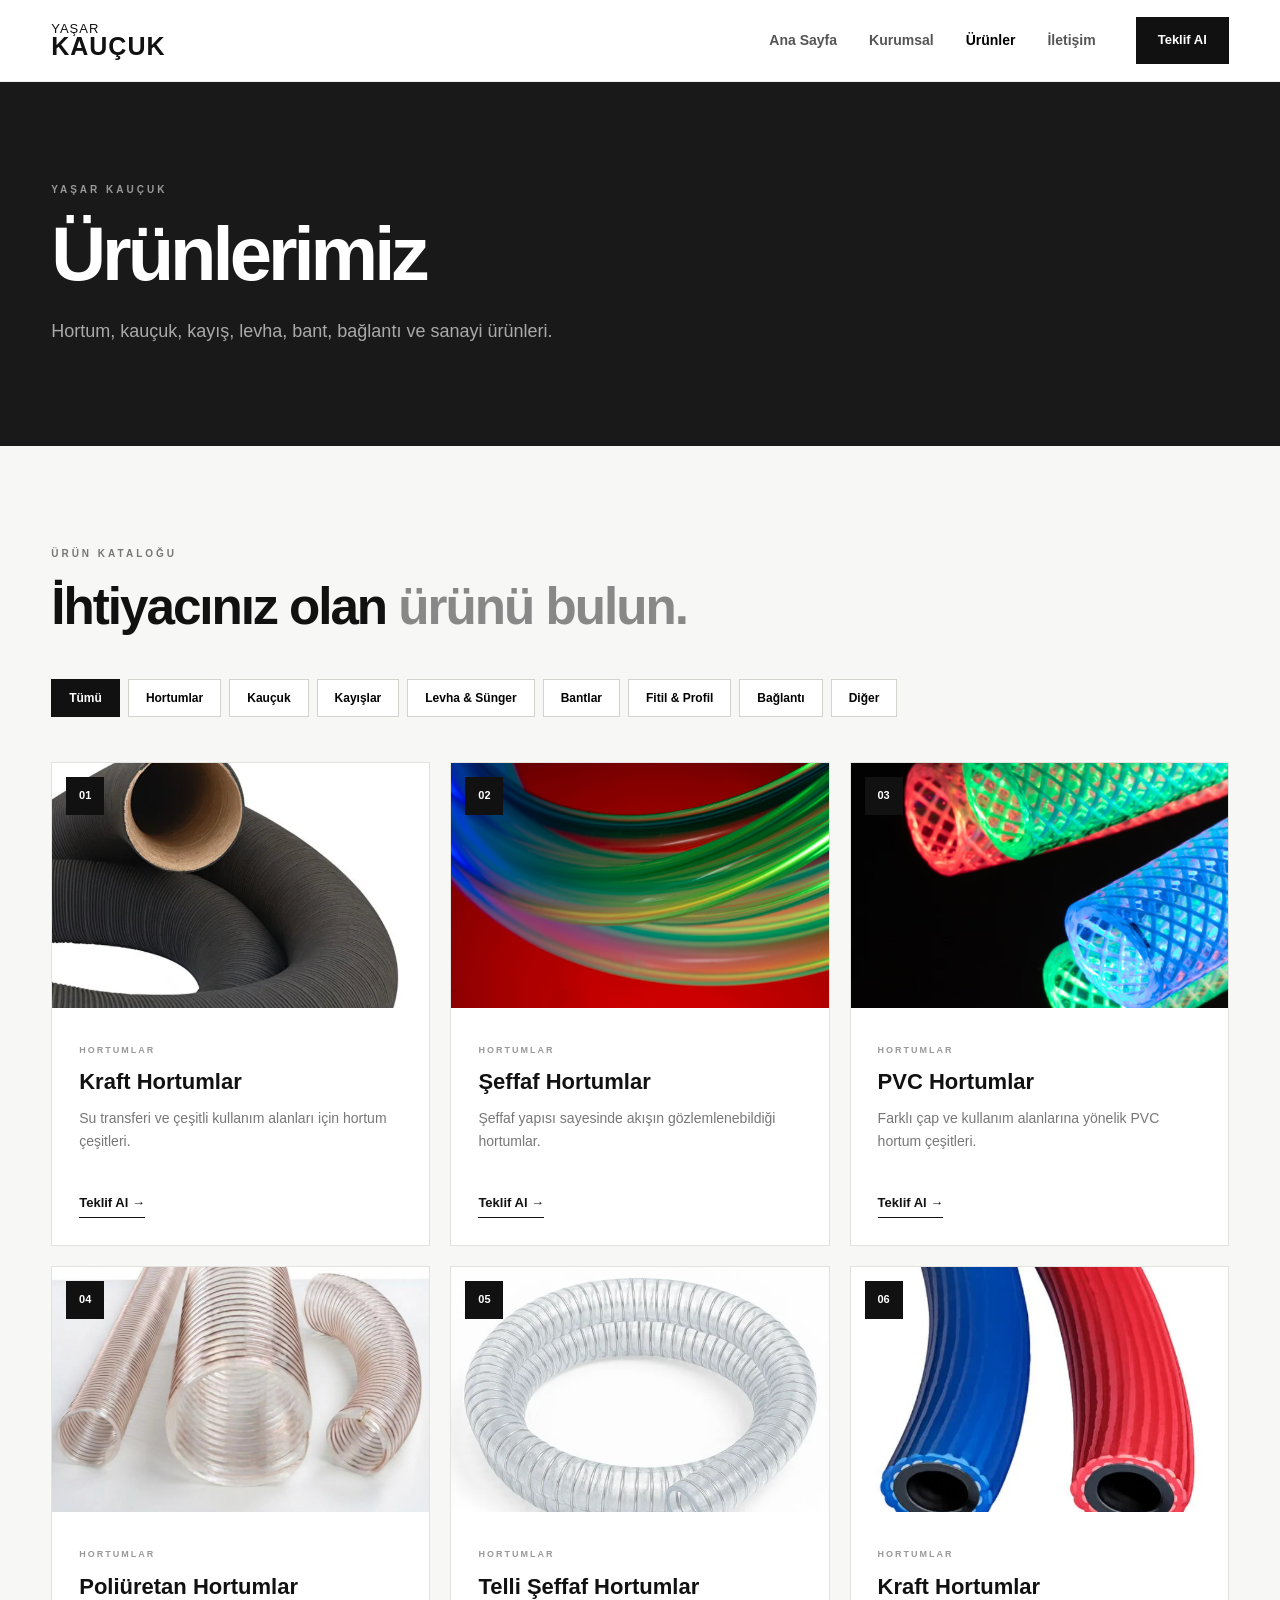
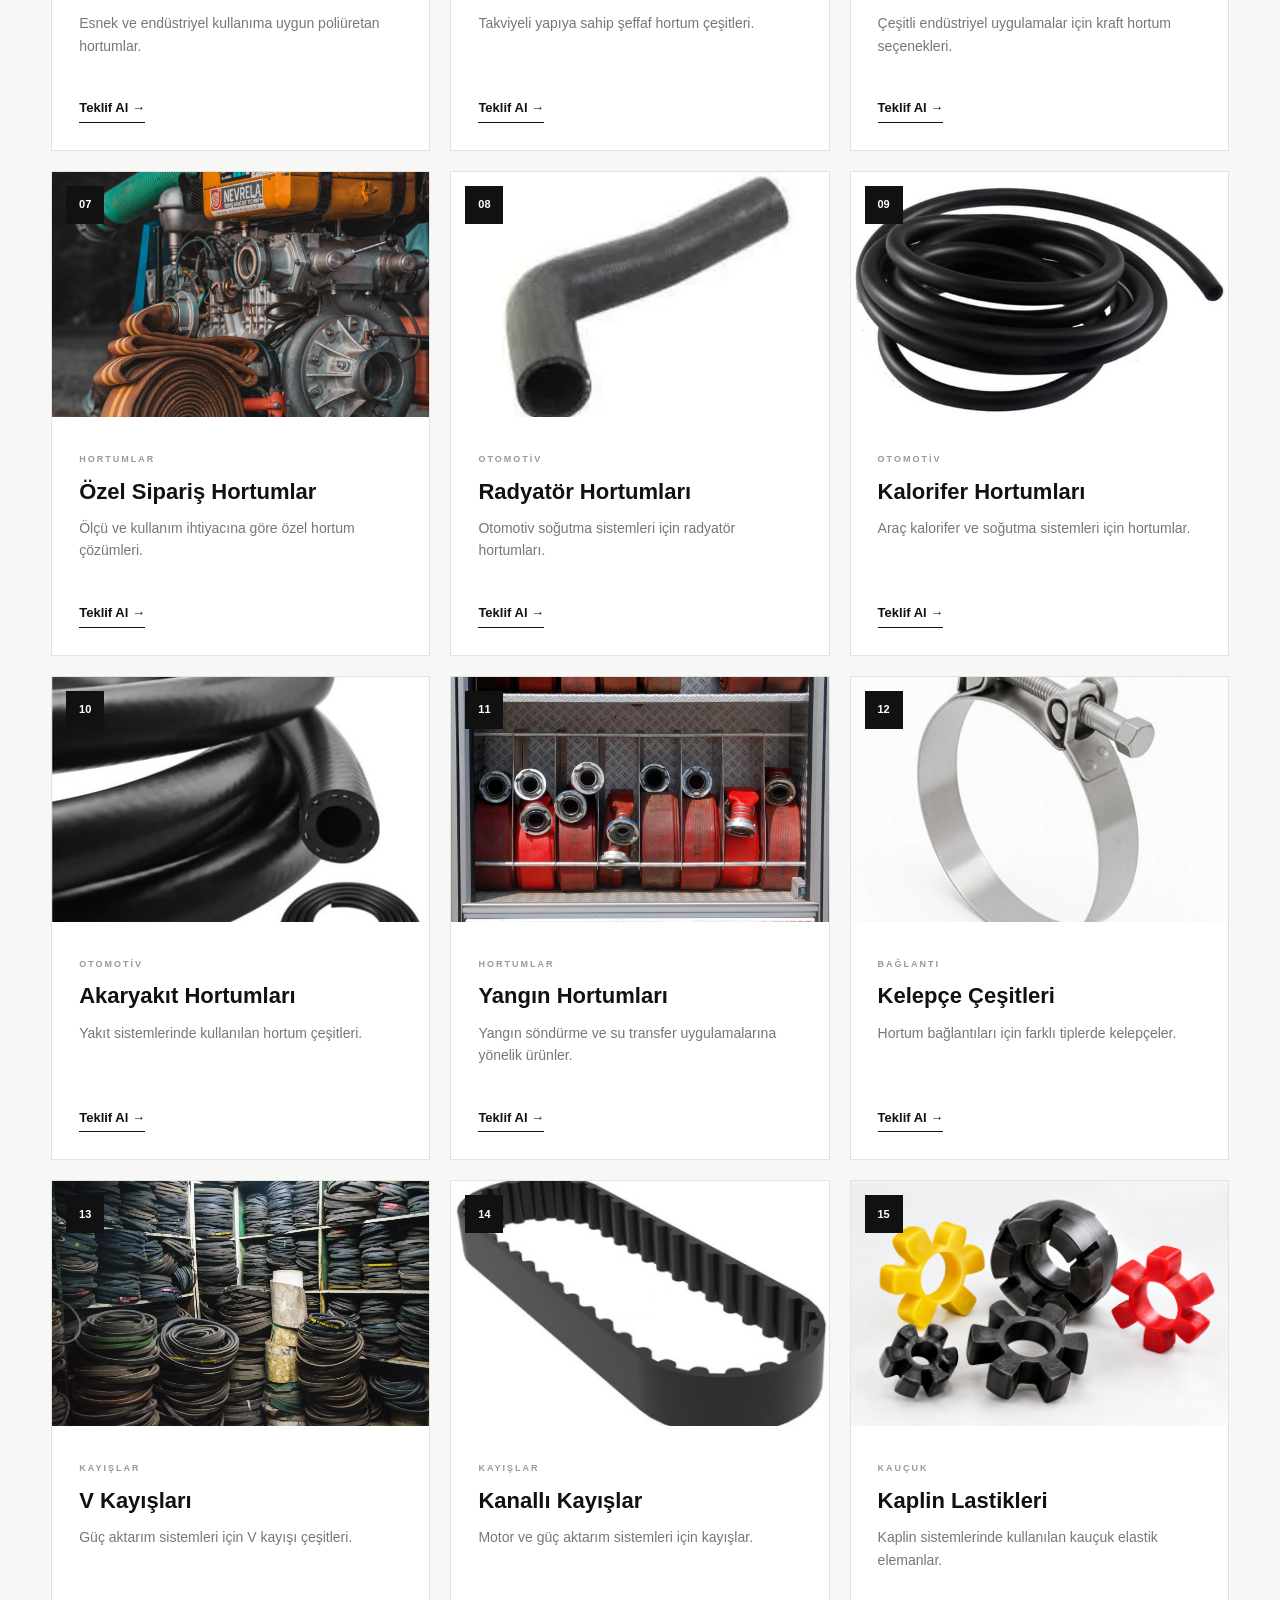
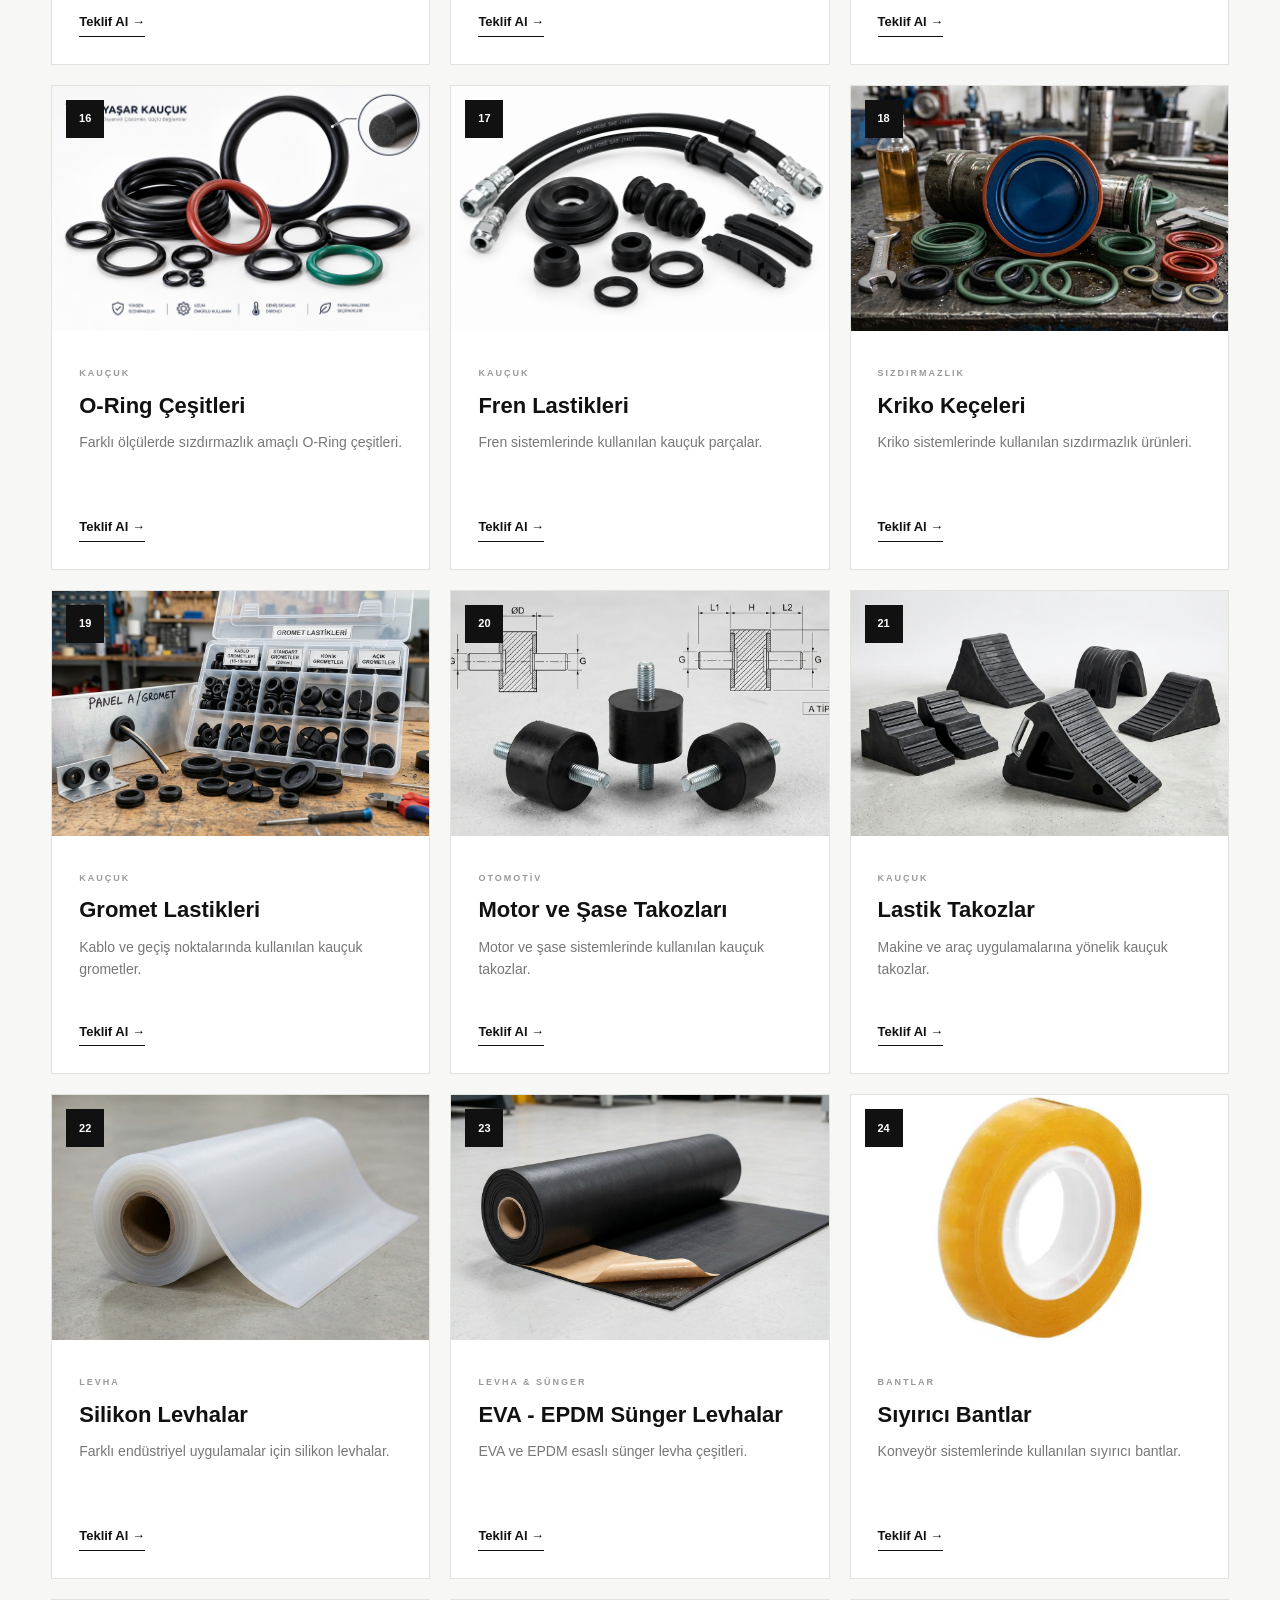
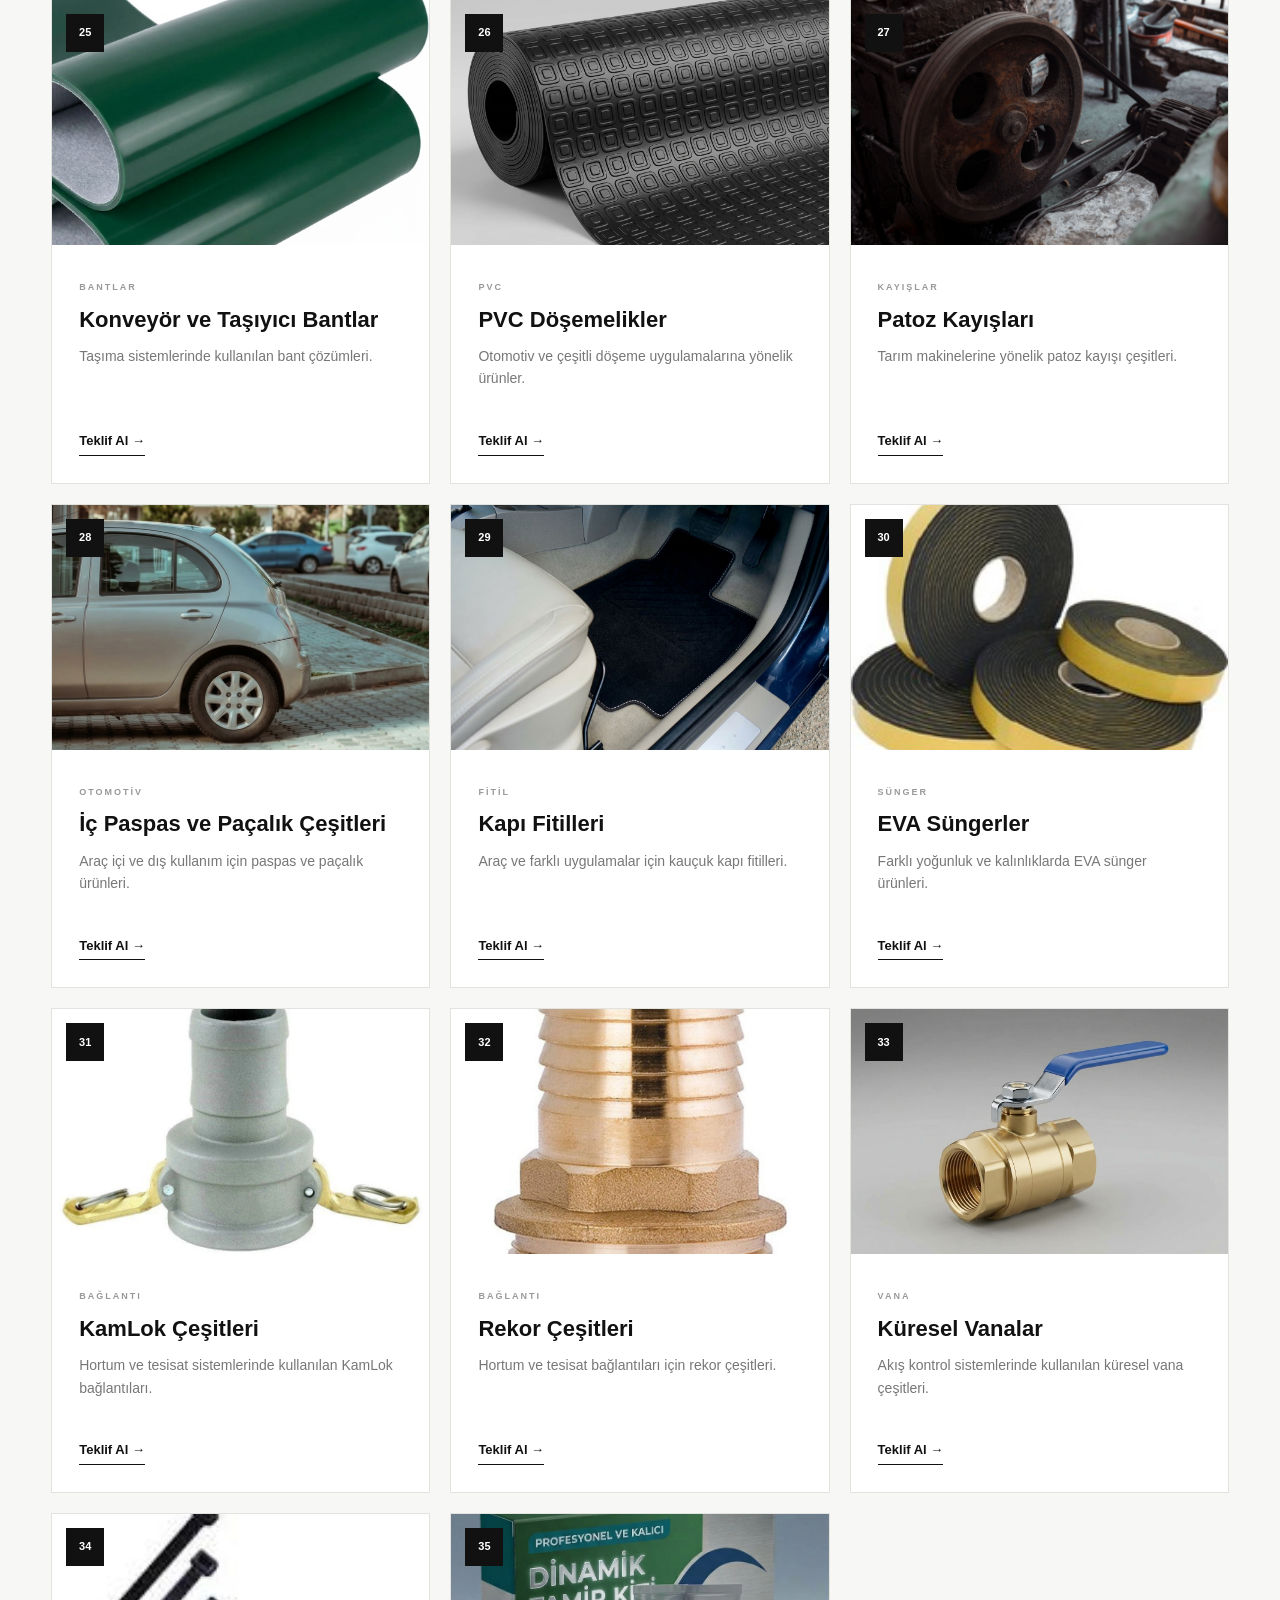
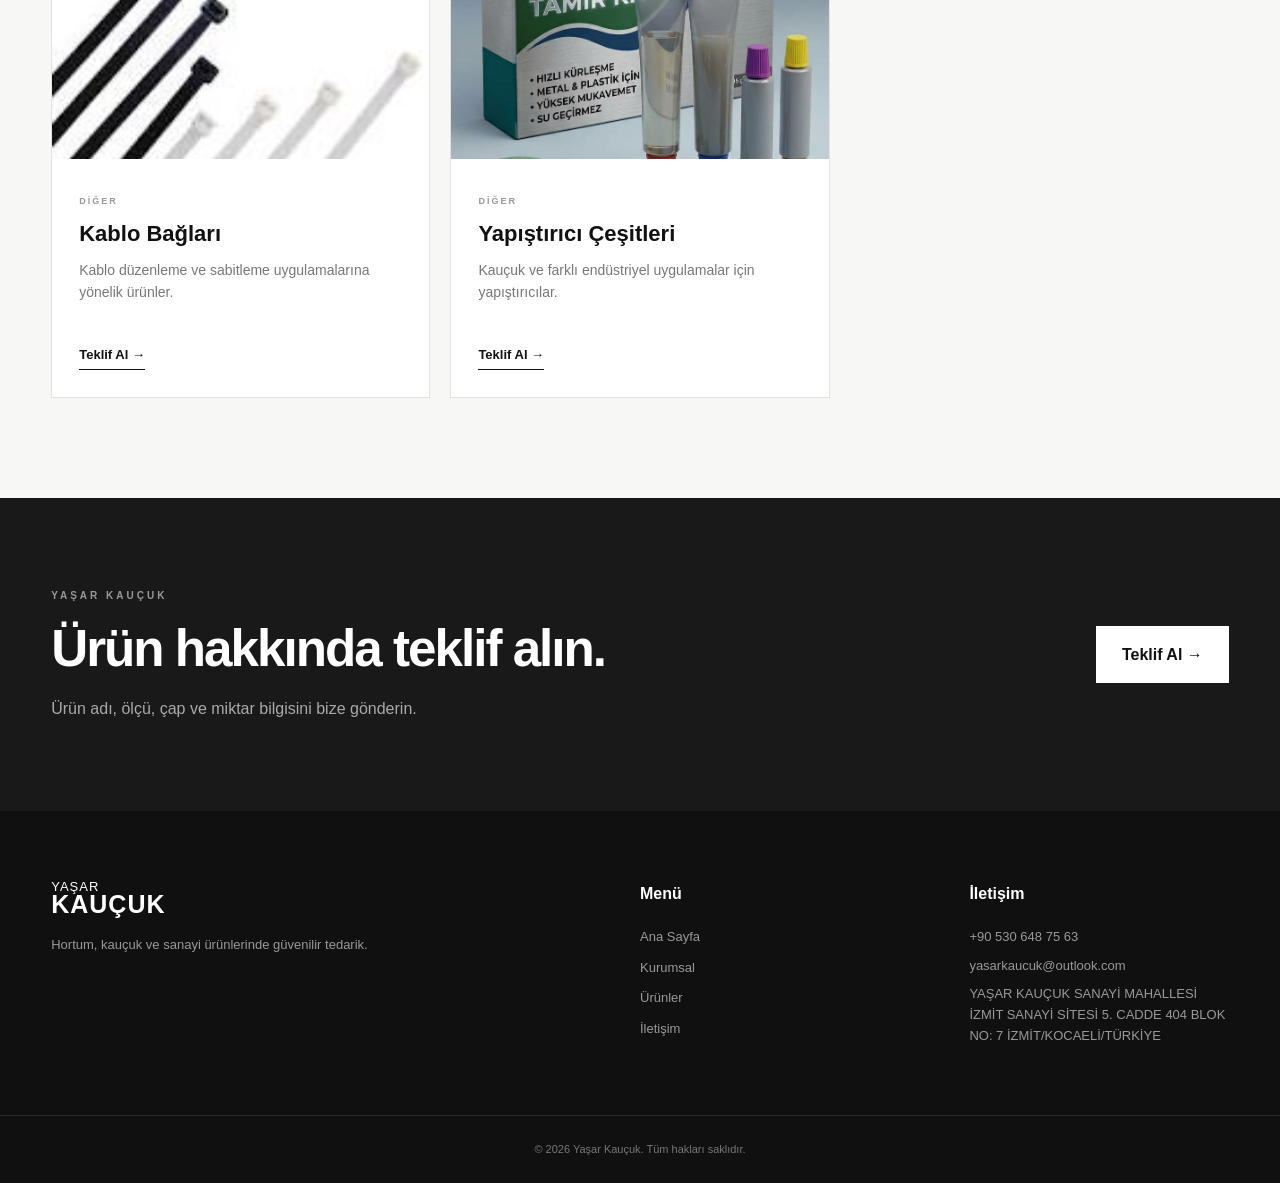
==== urunler.html @ a9d1dff0 "İlk proje yüklemesi" ====
<!DOCTYPE html>
<html lang="tr">

<head>

    <meta charset="UTF-8">

    <meta name="viewport"
          content="width=device-width, initial-scale=1.0">

    <title>Ürünler | Yaşar Kauçuk</title>

    <meta name="description"
          content="Yaşar Kauçuk ürün kataloğu. Hortumlar, kauçuk ürünler, kayışlar, levhalar, bantlar, fitiller ve bağlantı ekipmanları.">

    <link rel="stylesheet" href="css/style.css">

</head>


<body>


<header class="header">

    <div class="container nav">

        <a href="index.html" class="logo">
            <span>YAŞAR</span>
            <strong>KAUÇUK</strong>
        </a>


        <nav class="menu">

            <a href="index.html">
                Ana Sayfa
            </a>

            <a href="kurumsal.html">
                Kurumsal
            </a>

            <a href="urunler.html" class="active">
                Ürünler
            </a>

            <a href="iletisim.html">
                İletişim
            </a>

        </nav>


        <a href="iletisim.html" class="nav-button">
            Teklif Al
        </a>


        <button class="menu-toggle"
                onclick="toggleMenu()">
            ☰
        </button>

    </div>

</header>



<section class="page-hero">

    <div class="container">

        <div class="section-label">
            YAŞAR KAUÇUK
        </div>

        <h1>
            Ürünlerimiz
        </h1>

        <p>
            Hortum, kauçuk, kayış, levha, bant,
            bağlantı ve sanayi ürünleri.
        </p>

    </div>

</section>



<section class="product-catalog">

    <div class="container">


        <div class="catalog-top">

            <div class="section-label">
                ÜRÜN KATALOĞU
            </div>

            <h2>
                İhtiyacınız olan
                <span>ürünü bulun.</span>
            </h2>

        </div>



        <!-- FİLTRE -->

        <div class="category-buttons">

            <button class="filter-button active"
                    data-filter="all">
                Tümü
            </button>

            <button class="filter-button"
                    data-filter="hortum">
                Hortumlar
            </button>

            <button class="filter-button"
                    data-filter="kauçuk">
                Kauçuk
            </button>

            <button class="filter-button"
                    data-filter="kayis">
                Kayışlar
            </button>

            <button class="filter-button"
                    data-filter="levha">
                Levha & Sünger
            </button>

            <button class="filter-button"
                    data-filter="bant">
                Bantlar
            </button>

            <button class="filter-button"
                    data-filter="profil">
                Fitil & Profil
            </button>

            <button class="filter-button"
                    data-filter="baglanti">
                Bağlantı
            </button>

            <button class="filter-button"
                    data-filter="diger">
                Diğer
            </button>

        </div>



        <div class="catalog-grid">



            <!-- 01 -->

            <article class="catalog-card"
                     data-category="hortum">

                <div class="catalog-image">

                    <img src="kraft.jpg"
                         alt=" Kraft Hortumlar ">

                    <span>01</span>

                </div>

                <div class="catalog-content">

                    <small>HORTUMLAR</small>

                    <h3>
                        Kraft Hortumlar
                    </h3>

                    <p>
                        Su transferi ve çeşitli kullanım
                        alanları için hortum çeşitleri.
                    </p>

                    <a href="iletisim.html">
                        Teklif Al →
                    </a>

                </div>

            </article>



            <!-- 02 -->

            <article class="catalog-card"
                     data-category="hortum">

                <div class="catalog-image">

                    <img src="şeffaf.jpg"
                         alt="Şeffaf hortumlar">

                    <span>02</span>

                </div>

                <div class="catalog-content">

                    <small>HORTUMLAR</small>

                    <h3>
                        Şeffaf Hortumlar
                    </h3>

                    <p>
                        Şeffaf yapısı sayesinde akışın
                        gözlemlenebildiği hortumlar.
                    </p>

                    <a href="iletisim.html">
                        Teklif Al →
                    </a>

                </div>

            </article>



            <!-- 03 -->

            <article class="catalog-card"
                     data-category="hortum">

                <div class="catalog-image">

                    <img src="pvc.png"
                         alt="PVC hortumlar">

                    <span>03</span>

                </div>

                <div class="catalog-content">

                    <small>HORTUMLAR</small>

                    <h3>
                        PVC Hortumlar
                    </h3>

                    <p>
                        Farklı çap ve kullanım alanlarına
                        yönelik PVC hortum çeşitleri.
                    </p>

                    <a href="iletisim.html">
                        Teklif Al →
                    </a>

                </div>

            </article>



            <!-- 04 -->

            <article class="catalog-card"
                     data-category="hortum">

                <div class="catalog-image">

                    <img src="bakır telli.png"
                         alt="Poliüretan hortumlar">

                    <span>04</span>

                </div>

                <div class="catalog-content">

                    <small>HORTUMLAR</small>

                    <h3>
                        Poliüretan Hortumlar
                    </h3>

                    <p>
                        Esnek ve endüstriyel kullanıma
                        uygun poliüretan hortumlar.
                    </p>

                    <a href="iletisim.html">
                        Teklif Al →
                    </a>

                </div>

            </article>



            <!-- 05 -->

            <article class="catalog-card"
                     data-category="hortum">

                <div class="catalog-image">

                    <img src="ŞEFFAF HORT.png"
                         alt="Telli şeffaf hortumlar">

                    <span>05</span>

                </div>

                <div class="catalog-content">

                    <small>HORTUMLAR</small>

                    <h3>
                        Telli Şeffaf Hortumlar
                    </h3>

                    <p>
                        Takviyeli yapıya sahip şeffaf
                        hortum çeşitleri.
                    </p>

                    <a href="iletisim.html">
                        Teklif Al →
                    </a>

                </div>

            </article>



            <!-- 06 -->

            <article class="catalog-card"
                     data-category="hortum">

                <div class="catalog-image">

                    <img src="Hava.png"
                         alt=" Hava hortumlar">

                    <span>06</span>

                </div>

                <div class="catalog-content">

                    <small>HORTUMLAR</small>

                    <h3>
                        Kraft Hortumlar
                    </h3>

                    <p>
                        Çeşitli endüstriyel uygulamalar
                        için kraft hortum seçenekleri.
                    </p>

                    <a href="iletisim.html">
                        Teklif Al →
                    </a>

                </div>

            </article>



            <!-- 07 -->

            <article class="catalog-card"
                     data-category="hortum">

                <div class="catalog-image">

                    <img src="özel.jpg"
                         alt="Özel sipariş hortumlar">

                    <span>07</span>

                </div>

                <div class="catalog-content">

                    <small>HORTUMLAR</small>

                    <h3>
                        Özel Sipariş Hortumlar
                    </h3>

                    <p>
                        Ölçü ve kullanım ihtiyacına göre
                        özel hortum çözümleri.
                    </p>

                    <a href="iletisim.html">
                        Teklif Al →
                    </a>

                </div>

            </article>



            <!-- 08 -->

            <article class="catalog-card"
                     data-category="hortum">

                <div class="catalog-image">

                    <img src="radyator.jpg"
                         alt="Radyatör hortumları">

                    <span>08</span>

                </div>

                <div class="catalog-content">

                    <small>OTOMOTİV</small>

                    <h3>
                        Radyatör Hortumları
                    </h3>

                    <p>
                        Otomotiv soğutma sistemleri
                        için radyatör hortumları.
                    </p>

                    <a href="iletisim.html">
                        Teklif Al →
                    </a>

                </div>

            </article>



            <!-- 09 -->

            <article class="catalog-card"
                     data-category="hortum">

                <div class="catalog-image">

                    <img src="yakit.jpg"
                         alt="Kalorifer hortumları">

                    <span>09</span>

                </div>

                <div class="catalog-content">

                    <small>OTOMOTİV</small>

                    <h3>
                        Kalorifer Hortumları
                    </h3>

                    <p>
                        Araç kalorifer ve soğutma
                        sistemleri için hortumlar.
                    </p>

                    <a href="iletisim.html">
                        Teklif Al →
                    </a>

                </div>

            </article>



            <!-- 10 -->

            <article class="catalog-card"
                     data-category="hortum">

                <div class="catalog-image">

                    <img src="kalorifer.jpg"
                         alt="Akaryakıt hortumları">

                    <span>10</span>

                </div>

                <div class="catalog-content">

                    <small>OTOMOTİV</small>

                    <h3>
                        Akaryakıt Hortumları
                    </h3>

                    <p>
                        Yakıt sistemlerinde kullanılan
                        hortum çeşitleri.
                    </p>

                    <a href="iletisim.html">
                        Teklif Al →
                    </a>

                </div>

            </article>



            <!-- 11 -->

            <article class="catalog-card"
                     data-category="hortum">

                <div class="catalog-image">

                    <img src="yangin-hortumlari.jpg"
                         alt="Yangın hortumları">

                    <span>11</span>

                </div>

                <div class="catalog-content">

                    <small>HORTUMLAR</small>

                    <h3>
                        Yangın Hortumları
                    </h3>

                    <p>
                        Yangın söndürme ve su transfer
                        uygulamalarına yönelik ürünler.
                    </p>

                    <a href="iletisim.html">
                        Teklif Al →
                    </a>

                </div>

            </article>



            <!-- 12 -->

            <article class="catalog-card"
                     data-category="baglanti">

                <div class="catalog-image">

                    <img src="kelepçe.jpg"
                         alt="Kelepçe çeşitleri">

                    <span>12</span>

                </div>

                <div class="catalog-content">

                    <small>BAĞLANTI</small>

                    <h3>
                        Kelepçe Çeşitleri
                    </h3>

                    <p>
                        Hortum bağlantıları için farklı
                        tiplerde kelepçeler.
                    </p>

                    <a href="iletisim.html">
                        Teklif Al →
                    </a>

                </div>

            </article>



            <!-- 13 -->

            <article class="catalog-card"
                     data-category="kayis">

                <div class="catalog-image">

                    <img src="kayış.jpg"
                         alt="V kayışları">

                    <span>13</span>

                </div>

                <div class="catalog-content">

                    <small>KAYIŞLAR</small>

                    <h3>
                        V Kayışları
                    </h3>

                    <p>
                        Güç aktarım sistemleri için
                        V kayışı çeşitleri.
                    </p>

                    <a href="iletisim.html">
                        Teklif Al →
                    </a>

                </div>

            </article>



            <!-- 14 -->

            <article class="catalog-card"
                     data-category="kayis">

                <div class="catalog-image">

                    <img src="zaman-kayislari.jpg"
                         alt="Kanallı kayışlar">

                    <span>14</span>

                </div>

                <div class="catalog-content">

                    <small>KAYIŞLAR</small>

                    <h3>
                        Kanallı Kayışlar
                    </h3>

                    <p>
                        Motor ve güç aktarım
                        sistemleri için kayışlar.
                    </p>

                    <a href="iletisim.html">
                        Teklif Al →
                    </a>

                </div>

            </article>



            <!-- 15 -->

            <article class="catalog-card"
                     data-category="kauçuk">

                <div class="catalog-image">

                    <img src="kaplin.png"
                         alt="Kaplin lastikleri">

                    <span>15</span>

                </div>

                <div class="catalog-content">

                    <small>KAUÇUK</small>

                    <h3>
                        Kaplin Lastikleri
                    </h3>

                    <p>
                        Kaplin sistemlerinde kullanılan
                        kauçuk elastik elemanlar.
                    </p>

                    <a href="iletisim.html">
                        Teklif Al →
                    </a>

                </div>

            </article>



            <!-- 16 -->

            <article class="catalog-card"
                     data-category="kauçuk">

                <div class="catalog-image">

                    <img src="oring.png"
                         alt="O-Ring çeşitleri">

                    <span>16</span>

                </div>

                <div class="catalog-content">

                    <small>KAUÇUK</small>

                    <h3>
                        O-Ring Çeşitleri
                    </h3>

                    <p>
                        Farklı ölçülerde sızdırmazlık
                        amaçlı O-Ring çeşitleri.
                    </p>

                    <a href="iletisim.html">
                        Teklif Al →
                    </a>

                </div>

            </article>



            <!-- 17 -->

            <article class="catalog-card"
                     data-category="kauçuk">

                <div class="catalog-image">

                    <img src="fren lastiği.png"
                         alt="Fren lastikleri">

                    <span>17</span>

                </div>

                <div class="catalog-content">

                    <small>KAUÇUK</small>

                    <h3>
                        Fren Lastikleri
                    </h3>

                    <p>
                        Fren sistemlerinde kullanılan
                        kauçuk parçalar.
                    </p>

                    <a href="iletisim.html">
                        Teklif Al →
                    </a>

                </div>

            </article>



            <!-- 18 -->

            <article class="catalog-card"
                     data-category="kauçuk">

                <div class="catalog-image">

                    <img src="kriko keçesi.jpeg"
                         alt="Kriko keçeleri">

                    <span>18</span>

                </div>

                <div class="catalog-content">

                    <small>SIZDIRMAZLIK</small>

                    <h3>
                        Kriko Keçeleri
                    </h3>

                    <p>
                        Kriko sistemlerinde kullanılan
                        sızdırmazlık ürünleri.
                    </p>

                    <a href="iletisim.html">
                        Teklif Al →
                    </a>

                </div>

            </article>



            <!-- 19 -->

            <article class="catalog-card"
                     data-category="kauçuk">

                <div class="catalog-image">

                    <img src="grometlastik.jpeg"
                         alt="Gromet lastikleri">

                    <span>19</span>

                </div>

                <div class="catalog-content">

                    <small>KAUÇUK</small>

                    <h3>
                        Gromet Lastikleri
                    </h3>

                    <p>
                        Kablo ve geçiş noktalarında
                        kullanılan kauçuk grometler.
                    </p>

                    <a href="iletisim.html">
                        Teklif Al →
                    </a>

                </div>

            </article>



            <!-- 20 -->

            <article class="catalog-card"
                     data-category="kauçuk">

                <div class="catalog-image">

                    <img src="takoz.jpeg"
                         alt="Motor ve şase takozları">

                    <span>20</span>

                </div>

                <div class="catalog-content">

                    <small>OTOMOTİV</small>

                    <h3>
                        Motor ve Şase Takozları
                    </h3>

                    <p>
                        Motor ve şase sistemlerinde
                        kullanılan kauçuk takozlar.
                    </p>

                    <a href="iletisim.html">
                        Teklif Al →
                    </a>

                </div>

            </article>



            <!-- 21 -->

            <article class="catalog-card"
                     data-category="kauçuk">

                <div class="catalog-image">

                    <img src="lastiktakoz.jpeg"
                         alt="Lastik takozlar">

                    <span>21</span>

                </div>

                <div class="catalog-content">

                    <small>KAUÇUK</small>

                    <h3>
                        Lastik Takozlar
                    </h3>

                    <p>
                        Makine ve araç uygulamalarına
                        yönelik kauçuk takozlar.
                    </p>

                    <a href="iletisim.html">
                        Teklif Al →
                    </a>

                </div>

            </article>



            <!-- 22 -->

            <article class="catalog-card"
                     data-category="levha">

                <div class="catalog-image">

                    <img src="silikonlevha.jpeg"
                         alt="Silikon levhalar">

                    <span>22</span>

                </div>

                <div class="catalog-content">

                    <small>LEVHA</small>

                    <h3>
                        Silikon Levhalar
                    </h3>

                    <p>
                        Farklı endüstriyel uygulamalar
                        için silikon levhalar.
                    </p>

                    <a href="iletisim.html">
                        Teklif Al →
                    </a>

                </div>

            </article>



            <!-- 23 -->

            <article class="catalog-card"
                     data-category="levha">

                <div class="catalog-image">

                    <img src="eva.jpeg"
                         alt="EVA EPDM sünger levhalar">

                    <span>23</span>

                </div>

                <div class="catalog-content">

                    <small>LEVHA & SÜNGER</small>

                    <h3>
                        EVA - EPDM Sünger Levhalar
                    </h3>

                    <p>
                        EVA ve EPDM esaslı sünger
                        levha çeşitleri.
                    </p>

                    <a href="iletisim.html">
                        Teklif Al →
                    </a>

                </div>

            </article>



            <!-- 24 -->

            <article class="catalog-card"
                     data-category="bant">

                <div class="catalog-image">

                    <img src="sıyırıcıbant.jpg"
                         alt="Sıyırıcı bantlar">

                    <span>24</span>

                </div>

                <div class="catalog-content">

                    <small>BANTLAR</small>

                    <h3>
                        Sıyırıcı Bantlar
                    </h3>

                    <p>
                        Konveyör sistemlerinde kullanılan
                        sıyırıcı bantlar.
                    </p>

                    <a href="iletisim.html">
                        Teklif Al →
                    </a>

                </div>

            </article>



            <!-- 25 -->

            <article class="catalog-card"
                     data-category="bant">

                <div class="catalog-image">

                    <img src="kovyer.jpeg"
                         alt="Konveyör ve taşıyıcı bantlar">

                    <span>25</span>

                </div>

                <div class="catalog-content">

                    <small>BANTLAR</small>

                    <h3>
                        Konveyör ve Taşıyıcı Bantlar
                    </h3>

                    <p>
                        Taşıma sistemlerinde kullanılan
                        bant çözümleri.
                    </p>

                    <a href="iletisim.html">
                        Teklif Al →
                    </a>

                </div>

            </article>



            <!-- 26 -->

            <article class="catalog-card"
                     data-category="profil">

                <div class="catalog-image">

                    <img src="pvc.jpeg"
                         alt="PVC döşemelikler">

                    <span>26</span>

                </div>

                <div class="catalog-content">

                    <small>PVC</small>

                    <h3>
                        PVC Döşemelikler
                    </h3>

                    <p>
                        Otomotiv ve çeşitli döşeme
                        uygulamalarına yönelik ürünler.
                    </p>

                    <a href="iletisim.html">
                        Teklif Al →
                    </a>

                </div>

            </article>



            <!-- 27 -->

            <article class="catalog-card"
                     data-category="kayis">

                <div class="catalog-image">

                    <img src="kaayıs.jpg"
                         alt="Patoz kayışları">

                    <span>27</span>

                </div>

                <div class="catalog-content">

                    <small>KAYIŞLAR</small>

                    <h3>
                        Patoz Kayışları
                    </h3>

                    <p>
                        Tarım makinelerine yönelik
                        patoz kayışı çeşitleri.
                    </p>

                    <a href="iletisim.html">
                        Teklif Al →
                    </a>

                </div>

            </article>



            <!-- 28 -->

            <article class="catalog-card"
                     data-category="kauçuk">

                <div class="catalog-image">

                    <img src="paspas.jpeg"
                         alt="İç paspas ve paçalık çeşitleri">

                    <span>28</span>

                </div>

                <div class="catalog-content">

                    <small>OTOMOTİV</small>

                    <h3>
                        İç Paspas ve Paçalık Çeşitleri
                    </h3>

                    <p>
                        Araç içi ve dış kullanım için
                        paspas ve paçalık ürünleri.
                    </p>

                    <a href="iletisim.html">
                        Teklif Al →
                    </a>

                </div>

            </article>



            <!-- 29 -->

            <article class="catalog-card"
                     data-category="profil">

                <div class="catalog-image">

                    <img src="fitil.jpeg"
                         alt="Kapı fitilleri">

                    <span>29</span>

                </div>

                <div class="catalog-content">

                    <small>FİTİL</small>

                    <h3>
                        Kapı Fitilleri
                    </h3>

                    <p>
                        Araç ve farklı uygulamalar için
                        kauçuk kapı fitilleri.
                    </p>

                    <a href="iletisim.html">
                        Teklif Al →
                    </a>

                </div>

            </article>



            <!-- 30 -->

            <article class="catalog-card"
                     data-category="levha">

                <div class="catalog-image">

                    <img src="eva.jpg"
                         alt="EVA süngerler">

                    <span>30</span>

                </div>

                <div class="catalog-content">

                    <small>SÜNGER</small>

                    <h3>
                        EVA Süngerler
                    </h3>

                    <p>
                        Farklı yoğunluk ve kalınlıklarda
                        EVA sünger ürünleri.
                    </p>

                    <a href="iletisim.html">
                        Teklif Al →
                    </a>

                </div>

            </article>



            <!-- 31 -->

            <article class="catalog-card"
                     data-category="baglanti">

                <div class="catalog-image">

                    <img src="kamlok.jpg"
                         alt="KamLok çeşitleri">

                    <span>31</span>

                </div>

                <div class="catalog-content">

                    <small>BAĞLANTI</small>

                    <h3>
                        KamLok Çeşitleri
                    </h3>

                    <p>
                        Hortum ve tesisat sistemlerinde
                        kullanılan KamLok bağlantıları.
                    </p>

                    <a href="iletisim.html">
                        Teklif Al →
                    </a>

                </div>

            </article>



            <!-- 32 -->

            <article class="catalog-card"
                     data-category="baglanti">

                <div class="catalog-image">

                    <img src="rekor.jpg"
                         alt="Rekor çeşitleri">

                    <span>32</span>

                </div>

                <div class="catalog-content">

                    <small>BAĞLANTI</small>

                    <h3>
                        Rekor Çeşitleri
                    </h3>

                    <p>
                        Hortum ve tesisat bağlantıları
                        için rekor çeşitleri.
                    </p>

                    <a href="iletisim.html">
                        Teklif Al →
                    </a>

                </div>

            </article>



            <!-- 33 -->

            <article class="catalog-card"
                     data-category="baglanti">

                <div class="catalog-image">

                    <img src="vanalar.jpeg"
                         alt="Küresel vanalar">

                    <span>33</span>

                </div>

                <div class="catalog-content">

                    <small>VANA</small>

                    <h3>
                        Küresel Vanalar
                    </h3>

                    <p>
                        Akış kontrol sistemlerinde kullanılan
                        küresel vana çeşitleri.
                    </p>

                    <a href="iletisim.html">
                        Teklif Al →
                    </a>

                </div>

            </article>



            <!-- 34 -->

            <article class="catalog-card"
                     data-category="diger">

                <div class="catalog-image">

                    <img src="kablo-bagi.jpg"
                         alt="Kablo bağları">

                    <span>34</span>

                </div>

                <div class="catalog-content">

                    <small>DİĞER</small>

                    <h3>
                        Kablo Bağları
                    </h3>

                    <p>
                        Kablo düzenleme ve sabitleme
                        uygulamalarına yönelik ürünler.
                    </p>

                    <a href="iletisim.html">
                        Teklif Al →
                    </a>

                </div>

            </article>



            <!-- 35 -->

            <article class="catalog-card"
                     data-category="diger">

                <div class="catalog-image">

                    <img src="yapıştırıcız.jpeg"
                         alt="Yapıştırıcı çeşitleri">

                    <span>35</span>

                </div>

                <div class="catalog-content">

                    <small>DİĞER</small>

                    <h3>
                        Yapıştırıcı Çeşitleri
                    </h3>

                    <p>
                        Kauçuk ve farklı endüstriyel
                        uygulamalar için yapıştırıcılar.
                    </p>

                    <a href="iletisim.html">
                        Teklif Al →
                    </a>

                </div>

            </article>


        </div>

    </div>

</section>



<section class="cta">

    <div class="container cta-content">

        <div>

            <div class="section-label light">
                YAŞAR KAUÇUK
            </div>

            <h2>
                Ürün hakkında
                teklif alın.
            </h2>

            <p>
                Ürün adı, ölçü, çap ve miktar bilgisini
                bize gönderin.
            </p>

        </div>

        <a href="iletisim.html" class="button white">
            Teklif Al →
        </a>

    </div>

</section>



<footer class="footer">

    <div class="container footer-grid">

        <div>

            <div class="logo footer-logo">
                <span>YAŞAR</span>
                <strong>KAUÇUK</strong>
            </div>

            <p>
                Hortum, kauçuk ve sanayi ürünlerinde
                güvenilir tedarik.
            </p>

        </div>


        <div>

            <h4>Menü</h4>

            <a href="index.html">Ana Sayfa</a>
            <a href="kurumsal.html">Kurumsal</a>
            <a href="urunler.html">Ürünler</a>
            <a href="iletisim.html">İletişim</a>

        </div>


        <div>

            <h4>İletişim</h4>

            <p>+90 530 648 75 63</p>
            <p>yasarkaucuk@outlook.com</p>
            <p>YAŞAR KAUÇUK SANAYİ MAHALLESİ İZMİT SANAYİ SİTESİ 5. CADDE 404 BLOK NO: 7 İZMİT/KOCAELİ/TÜRKİYE</p>

        </div>

    </div>


    <div class="copyright">
        © 2026 Yaşar Kauçuk. Tüm hakları saklıdır.
    </div>

</footer>


<script src="js/script.js"></script>

</body>
</html>
---- css/style.css ----
* {
    margin: 0;
    padding: 0;
    box-sizing: border-box;
}


:root {

    --black: #111111;
    --dark: #181818;
    --gray: #666666;
    --light-gray: #f5f5f3;
    --border: #deded9;
    --white: #ffffff;

}


html {
    scroll-behavior: smooth;
}


body {

    font-family:
        Arial,
        Helvetica,
        sans-serif;

    color: var(--black);

    background: white;

    line-height: 1.6;

}


a {
    color: inherit;
    text-decoration: none;
}


img {
    max-width: 100%;
}


.container {

    width: min(1180px, 92%);

    margin: auto;

}


/* =========================================
   HEADER
========================================= */

.header {

    height: 82px;

    display: flex;

    align-items: center;

    border-bottom: 1px solid #eeeeee;

    background: white;

    position: relative;

    z-index: 100;

}


.nav {

    display: flex;

    align-items: center;

    justify-content: space-between;

    gap: 40px;

}


.logo {

    display: flex;

    flex-direction: column;

    line-height: .9;

    letter-spacing: 1px;

}


.logo span {

    font-size: 13px;

    font-weight: 500;

}


.logo strong {

    font-size: 25px;

    font-weight: 900;

}


.menu {

    display: flex;

    align-items: center;

    gap: 32px;

    margin-left: auto;

}


.menu a {

    font-size: 14px;

    font-weight: 600;

    color: #555;

}


.menu a:hover,
.menu a.active {

    color: #000;

}


.nav-button {

    background: #111;

    color: white;

    padding: 13px 22px;

    font-size: 13px;

    font-weight: bold;

}


.menu-toggle {

    display: none;

    border: 0;

    background: none;

    font-size: 27px;

    cursor: pointer;

}


/* =========================================
   HERO
========================================= */

.hero {

    background:
        linear-gradient(
            110deg,
            #111 0%,
            #1c1c1c 60%,
            #30302d 100%
        );

    color: white;

    min-height: 650px;

    display: flex;

    align-items: center;

}


.hero-content {

    display: grid;

    grid-template-columns:
        1.3fr
        .7fr;

    gap: 80px;

    align-items: center;

}


.small-title {

    font-size: 11px;

    letter-spacing: 3px;

    color: #aaa;

    font-weight: bold;

    margin-bottom: 25px;

}


.hero h1 {

    font-size: clamp(48px, 6vw, 78px);

    line-height: .98;

    letter-spacing: -4px;

}


.hero h1 span {

    display: block;

    color: #aaa;

}


.hero-text > p {

    color: #c6c6c6;

    max-width: 600px;

    font-size: 18px;

    margin-top: 30px;

}


.hero-buttons {

    display: flex;

    gap: 15px;

    margin-top: 35px;

}


.button {

    display: inline-block;

    padding: 15px 25px;

    font-weight: bold;

    border: 1px solid transparent;

}


.primary {

    background: white;

    color: #111;

}


.secondary {

    border-color: #666;

    color: white;

}


.hero-card {

    border: 1px solid #555;

    background: rgba(255,255,255,.03);

    padding: 50px;

}


.hero-card-number {

    font-size: 65px;

    font-weight: 900;

    color: #777;

    line-height: 1;

    margin-bottom: 30px;

}


.hero-card h3 {

    font-size: 28px;

    line-height: 1.15;

    margin-bottom: 20px;

}


.hero-card p {

    color: #999;

}


/* =========================================
   GENERAL
========================================= */

.about {

    padding: 120px 0;

}


.two-column {

    display: grid;

    grid-template-columns:
        1fr
        1fr;

    gap: 100px;

}


.section-label {

    font-size: 10px;

    letter-spacing: 3px;

    font-weight: bold;

    color: #777;

    margin-bottom: 18px;

}


h2 {

    font-size: clamp(36px, 4vw, 55px);

    line-height: 1.05;

    letter-spacing: -2px;

}


h2 span {

    color: #888;

}


.large-text {

    font-size: 21px;

    color: #333;

    margin-bottom: 25px;

}


.about p {

    color: #666;

}


.text-link {

    display: inline-block;

    margin-top: 25px;

    font-weight: bold;

    border-bottom: 1px solid #111;

    padding-bottom: 4px;

}


/* =========================================
   PRODUCT GROUPS
========================================= */

.products-section {

    padding: 110px 0;

    background: #f5f5f3;

}


.section-heading {

    display: flex;

    align-items: end;

    justify-content: space-between;

    margin-bottom: 50px;

}


.product-grid {

    display: grid;

    grid-template-columns:
        repeat(4, 1fr);

    gap: 1px;

    background: #ddd;

}


.product-card {

    background: white;

    padding: 35px 28px;

    min-height: 300px;

    transition: .25s;

}


.product-card:hover {

    transform: translateY(-5px);

}


.product-number {

    font-size: 12px;

    color: #999;

    font-weight: bold;

    margin-bottom: 55px;

}


.product-card h3 {

    font-size: 24px;

    line-height: 1.15;

    margin-bottom: 15px;

}


.product-card p {

    color: #777;

    font-size: 14px;

}


.product-card span {

    display: block;

    margin-top: 25px;

    font-size: 13px;

    font-weight: bold;

}


/* =========================================
   FEATURE
========================================= */

.feature {

    padding: 90px 0;

}


.feature-grid {

    display: grid;

    grid-template-columns:
        repeat(3, 1fr);

    gap: 20px;

}


.feature-box {

    border-top: 1px solid #111;

    padding-top: 25px;

}


.feature-box span {

    color: #999;

    font-size: 12px;

}


.feature-box h3 {

    font-size: 23px;

    margin: 25px 0 12px;

}


.feature-box p {

    color: #777;

    font-size: 14px;

}


/* =========================================
   PAGE HERO
========================================= */

.page-hero {

    background: #191919;

    color: white;

    padding: 100px 0;

}


.page-hero .section-label {

    color: #999;

}


.page-hero h1 {

    font-size: clamp(50px, 7vw, 76px);

    line-height: 1;

    letter-spacing: -4px;

}


.page-hero p {

    color: #aaa;

    font-size: 18px;

    max-width: 650px;

    margin-top: 25px;

}


/* =========================================
   PRODUCT CATALOG
========================================= */

.product-catalog {

    background: #f7f7f5;

    padding: 100px 0;

}


.catalog-top {

    margin-bottom: 45px;

}


.catalog-top h2 {

    max-width: 700px;

}


/* FILTER */

.category-buttons {

    display: flex;

    flex-wrap: wrap;

    gap: 8px;

    margin-bottom: 45px;

}


.filter-button {

    border: 1px solid #d3d3ce;

    background: white;

    padding: 11px 17px;

    cursor: pointer;

    font-family: inherit;

    font-size: 12px;

    font-weight: 600;

    transition: .2s;

}


.filter-button:hover,
.filter-button.active {

    background: #111;

    color: white;

    border-color: #111;

}


/* GRID */

.catalog-grid {

    display: grid;

    grid-template-columns:
        repeat(3, 1fr);

    gap: 20px;

}


/* CARD */

.catalog-card {

    background: white;

    border: 1px solid #e2e2de;

    overflow: hidden;

    transition: .25s;

}


.catalog-card:hover {

    transform: translateY(-5px);

    box-shadow:
        0 15px 40px rgba(0,0,0,.08);

}


/* IMAGE */

.catalog-image {

    height: 245px;

    background: #e9e9e5;

    position: relative;

    overflow: hidden;

}


.catalog-image img {

    width: 100%;

    height: 100%;

    object-fit: cover;

    display: block;

    transition: .4s;

}


.catalog-card:hover
.catalog-image img {

    transform: scale(1.05);

}


.catalog-image span {

    position: absolute;

    top: 14px;

    left: 14px;

    width: 38px;

    height: 38px;

    display: flex;

    align-items: center;

    justify-content: center;

    background: #111;

    color: white;

    font-size: 11px;

    font-weight: bold;

}


/* CONTENT */

.catalog-content {

    padding: 27px;

}


.catalog-content small {

    color: #999;

    font-size: 9px;

    letter-spacing: 2px;

    font-weight: bold;

}


.catalog-content h3 {

    font-size: 22px;

    line-height: 1.15;

    margin: 9px 0 13px;

}


.catalog-content p {

    color: #777;

    font-size: 14px;

    min-height: 66px;

}


.catalog-content a {

    display: inline-block;

    margin-top: 20px;

    font-size: 13px;

    font-weight: bold;

    border-bottom: 1px solid #111;

    padding-bottom: 3px;

}


.catalog-card.hidden {

    display: none;

}


/* =========================================
   ABOUT PAGE
========================================= */

.about-page {

    padding: 110px 0;

}


.about-intro {

    max-width: 800px;

}


.about-text {

    max-width: 850px;

    margin-top: 60px;

}


.about-text p {

    color: #555;

    font-size: 18px;

    margin-bottom: 25px;

}


.values {

    display: grid;

    grid-template-columns:
        repeat(3, 1fr);

    gap: 20px;

    margin-top: 80px;

}


.value {

    border: 1px solid #ddd;

    padding: 35px;

}


.value span {

    color: #999;

    font-size: 12px;

}


.value h3 {

    font-size: 23px;

    margin: 25px 0 10px;

}


.value p {

    color: #777;

    font-size: 14px;

}


/* =========================================
   CONTACT
========================================= */

.contact {

    padding: 100px 0;

}


.contact-grid {

    display: grid;

    grid-template-columns:
        .9fr
        1.1fr;

    gap: 100px;

}


.contact-info h2 {

    margin-bottom: 25px;

}


.contact-info > p {

    color: #666;

    margin-bottom: 40px;

}


.contact-item {

    border-top: 1px solid #ddd;

    padding: 20px 0;

}


.contact-item span {

    display: block;

    color: #999;

    font-size: 9px;

    letter-spacing: 2px;

    margin-bottom: 5px;

}


.contact-item strong {

    font-size: 16px;

}


.whatsapp-button {

    display: inline-block;

    background: #111;

    color: white;

    padding: 15px 25px;

    font-weight: bold;

    margin-top: 20px;

}


.contact-form {

    background: #f5f5f3;

    padding: 50px;

}


.contact-form h3 {

    font-size: 30px;

}


.contact-form > p {

    color: #777;

    margin-bottom: 25px;

}


.contact-form label {

    display: block;

    font-size: 12px;

    font-weight: bold;

    margin: 17px 0 7px;

}


.contact-form input,
.contact-form select,
.contact-form textarea {

    width: 100%;

    border: 1px solid #ccc;

    background: white;

    padding: 14px;

    font-family: inherit;

    font-size: 14px;

    outline: none;

}


.contact-form input:focus,
.contact-form select:focus,
.contact-form textarea:focus {

    border-color: #111;

}


.full {

    width: 100%;

    margin-top: 25px;

    cursor: pointer;

}


/* =========================================
   CTA
========================================= */

.cta {

    background: #191919;

    color: white;

    padding: 90px 0;

}


.cta-content {

    display: flex;

    justify-content: space-between;

    align-items: center;

    gap: 50px;

}


.cta h2 {

    max-width: 700px;

}


.cta p {

    color: #aaa;

    margin-top: 20px;

}


.light {

    color: #999;

}


.white {

    background: white;

    color: #111;

    white-space: nowrap;

}


/* =========================================
   FOOTER
========================================= */

.footer {

    background: #101010;

    color: white;

    padding-top: 70px;

}


.footer-grid {

    display: grid;

    grid-template-columns:
        2fr
        1fr
        1fr;

    gap: 70px;

    padding-bottom: 60px;

}


.footer-logo {

    margin-bottom: 20px;

}


.footer p {

    color: #999;

    font-size: 13px;

    margin-bottom: 8px;

}


.footer h4 {

    margin-bottom: 20px;

}


.footer a {

    display: block;

    color: #999;

    font-size: 13px;

    margin-bottom: 10px;

}


.copyright {

    border-top: 1px solid #292929;

    color: #777;

    text-align: center;

    font-size: 11px;

    padding: 25px;

}


/* =========================================
   MOBILE
========================================= */

@media (max-width: 950px) {

    .menu {

        display: none;

        position: absolute;

        top: 82px;

        left: 0;

        right: 0;

        background: white;

        flex-direction: column;

        padding: 30px;

        gap: 20px;

        border-bottom: 1px solid #ddd;

    }


    .menu.open {
        display: flex;
    }


    .nav-button {
        display: none;
    }


    .menu-toggle {
        display: block;
    }


    .hero {

        padding: 90px 0;

    }


    .hero-content {

        grid-template-columns: 1fr;

    }


    .two-column {

        grid-template-columns: 1fr;

        gap: 40px;

    }


    .product-grid {

        grid-template-columns:
            repeat(2, 1fr);

    }


    .catalog-grid {

        grid-template-columns:
            repeat(2, 1fr);

    }


    .contact-grid {

        grid-template-columns: 1fr;

        gap: 60px;

    }


    .footer-grid {

        grid-template-columns:
            1fr 1fr;

    }

}


@media (max-width: 600px) {

    .header {
        height: 72px;
    }


    .menu {
        top: 72px;
    }


    .hero h1 {

        font-size: 47px;

    }


    .hero-buttons {

        flex-direction: column;

    }


    .button {

        text-align: center;

    }


    .product-grid {

        grid-template-columns: 1fr;

    }


    .catalog-grid {

        grid-template-columns: 1fr;

    }


    .catalog-image {

        height: 230px;

    }


    .feature-grid {

        grid-template-columns: 1fr;

    }


    .values {

        grid-template-columns: 1fr;

    }


    .footer-grid {

        grid-template-columns: 1fr;

    }


    .cta-content {

        flex-direction: column;

        align-items: flex-start;

    }


    .contact-form {

        padding: 25px;

    }


    .page-hero {

        padding: 70px 0;

    }

}
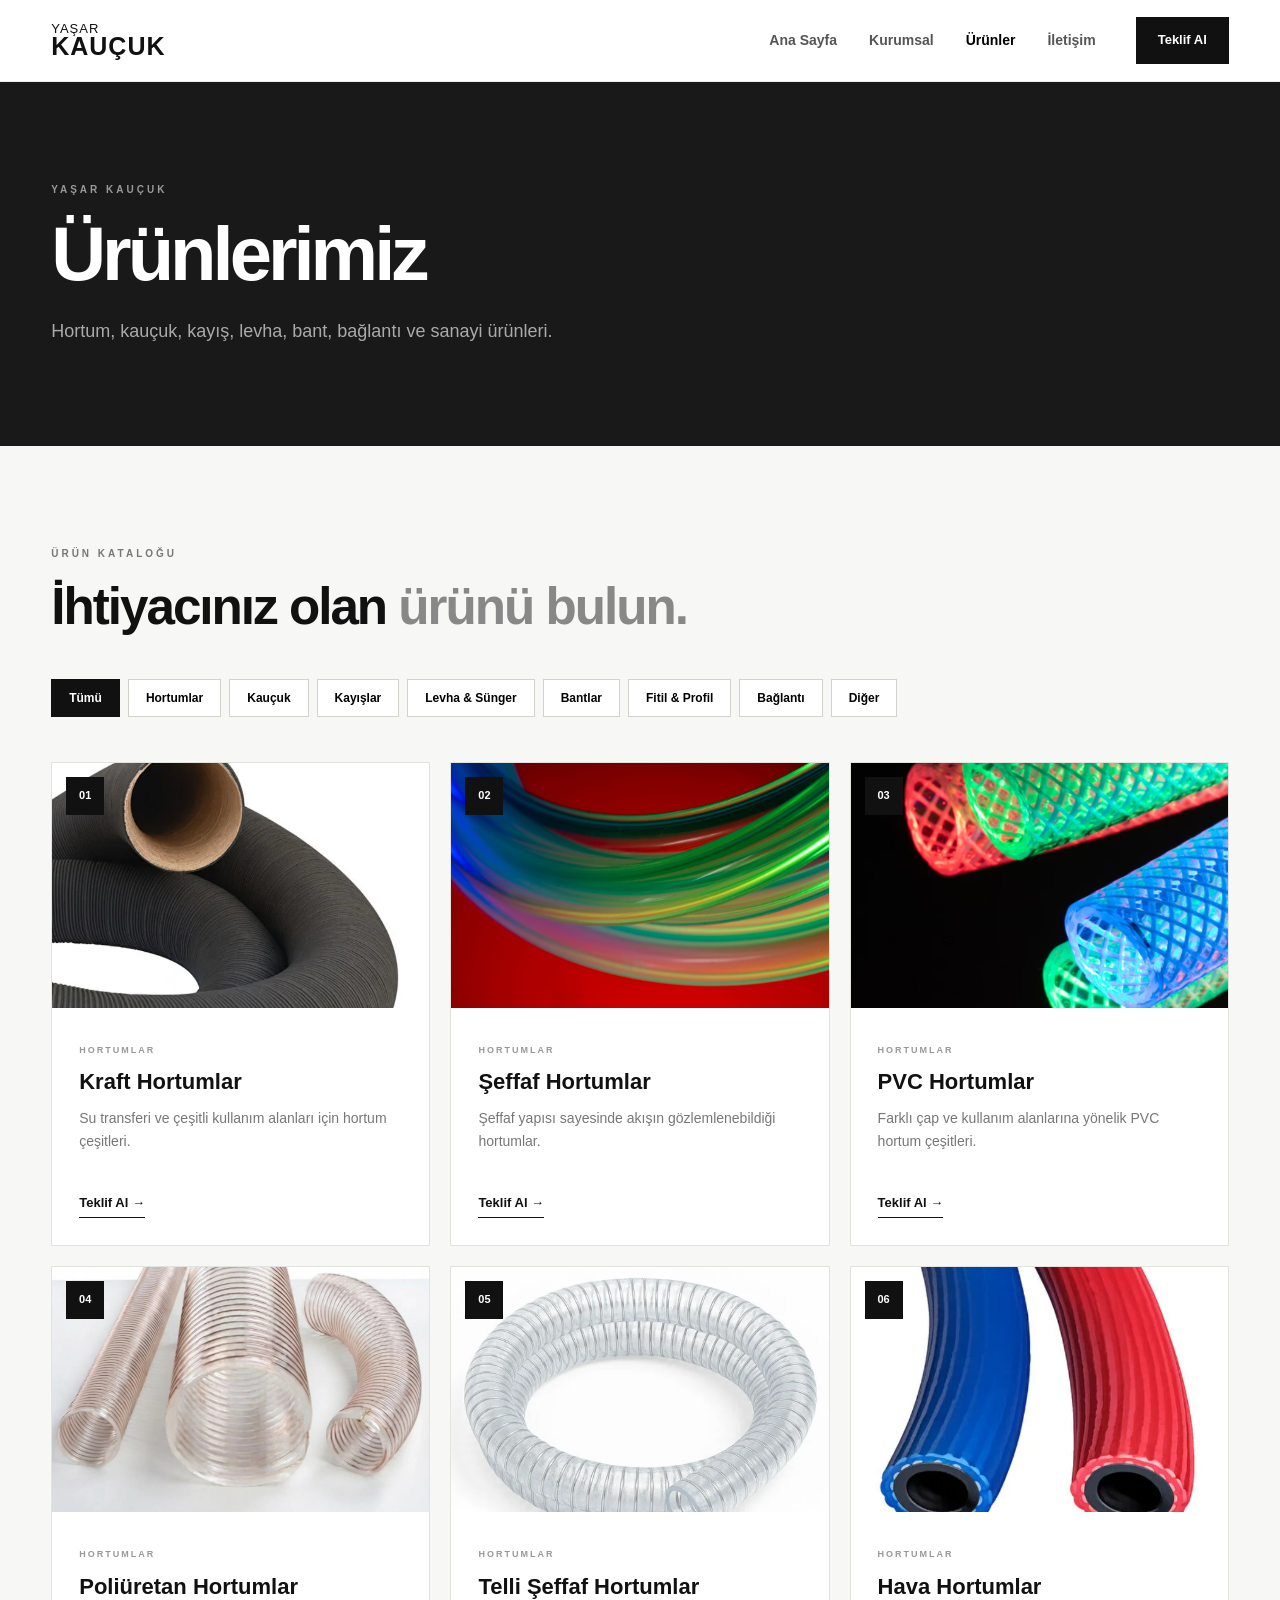
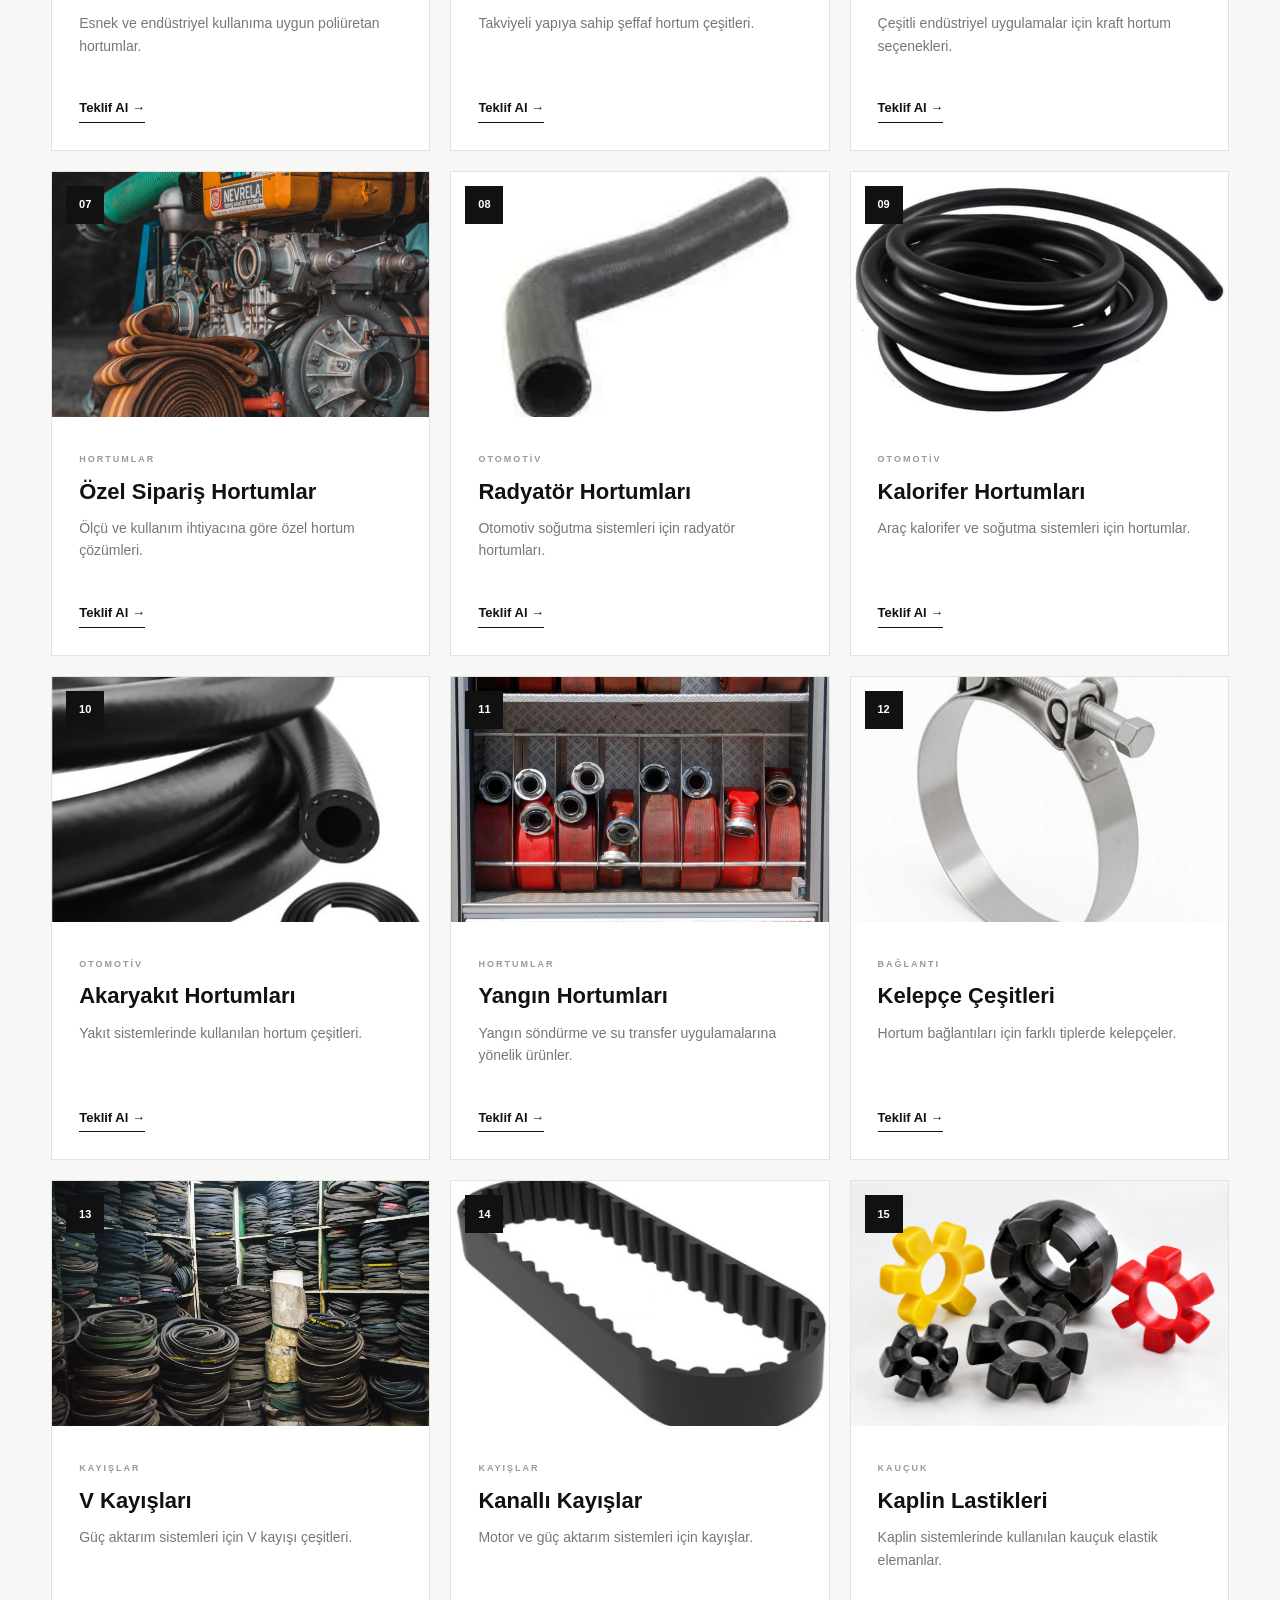
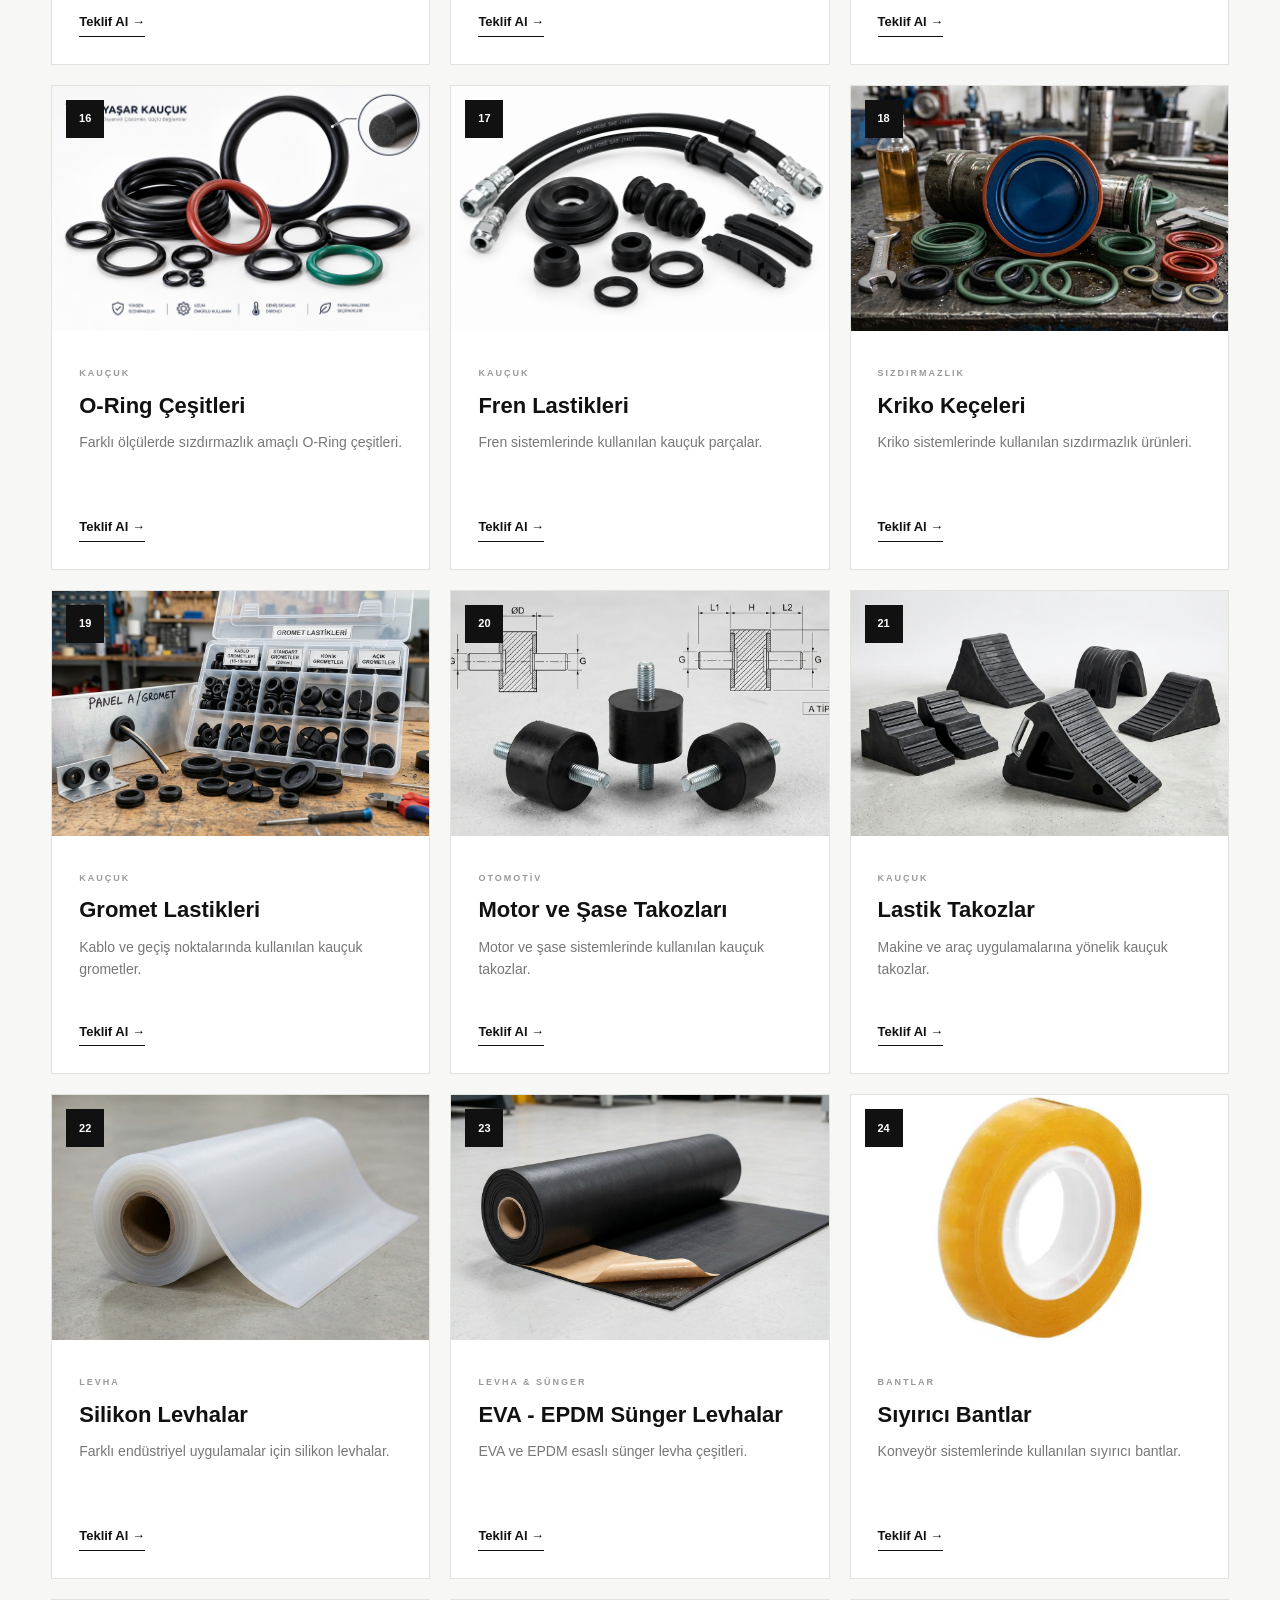
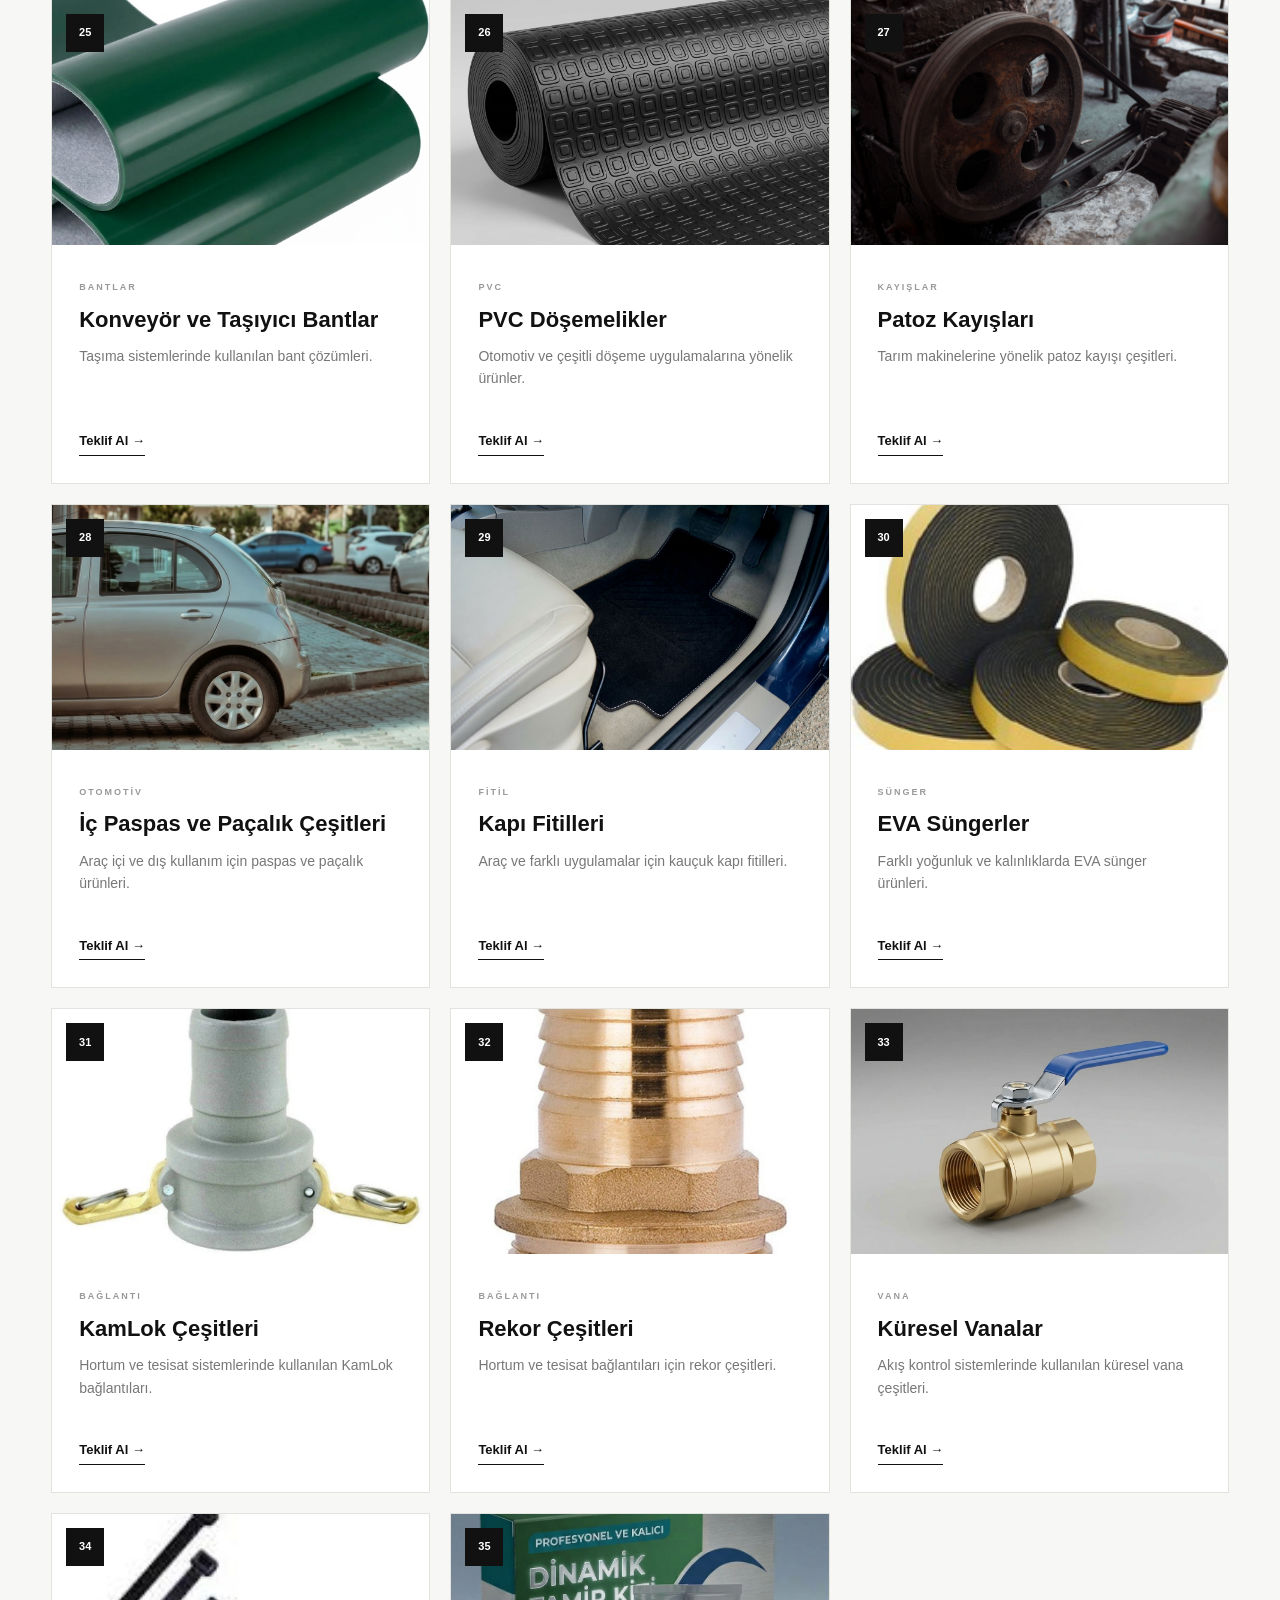
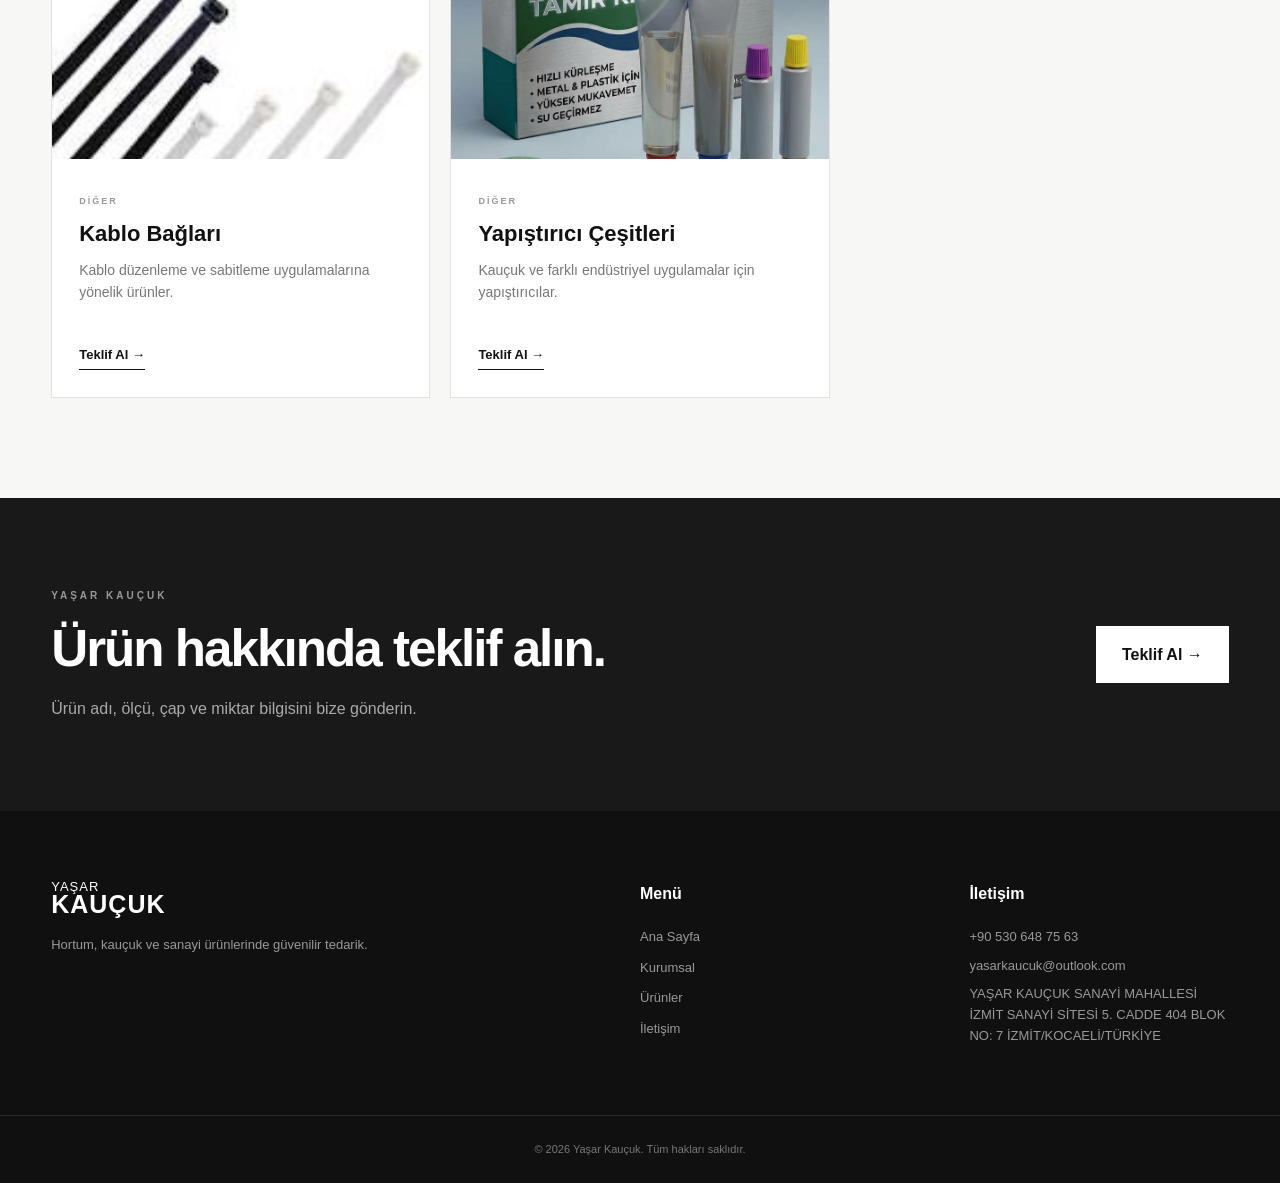
==== commit 6de6fb3d: "index.html" ====
--- a/urunler.html
+++ b/urunler.html
@@ -372,7 +372,7 @@
                     <small>HORTUMLAR</small>
 
                     <h3>
-                        Kraft Hortumlar
+                        Hava Hortumlar
                     </h3>
 
                     <p>
@@ -1556,4 +1556,4 @@
 <script src="js/script.js"></script>
 
 </body>
-</html>+</html>
